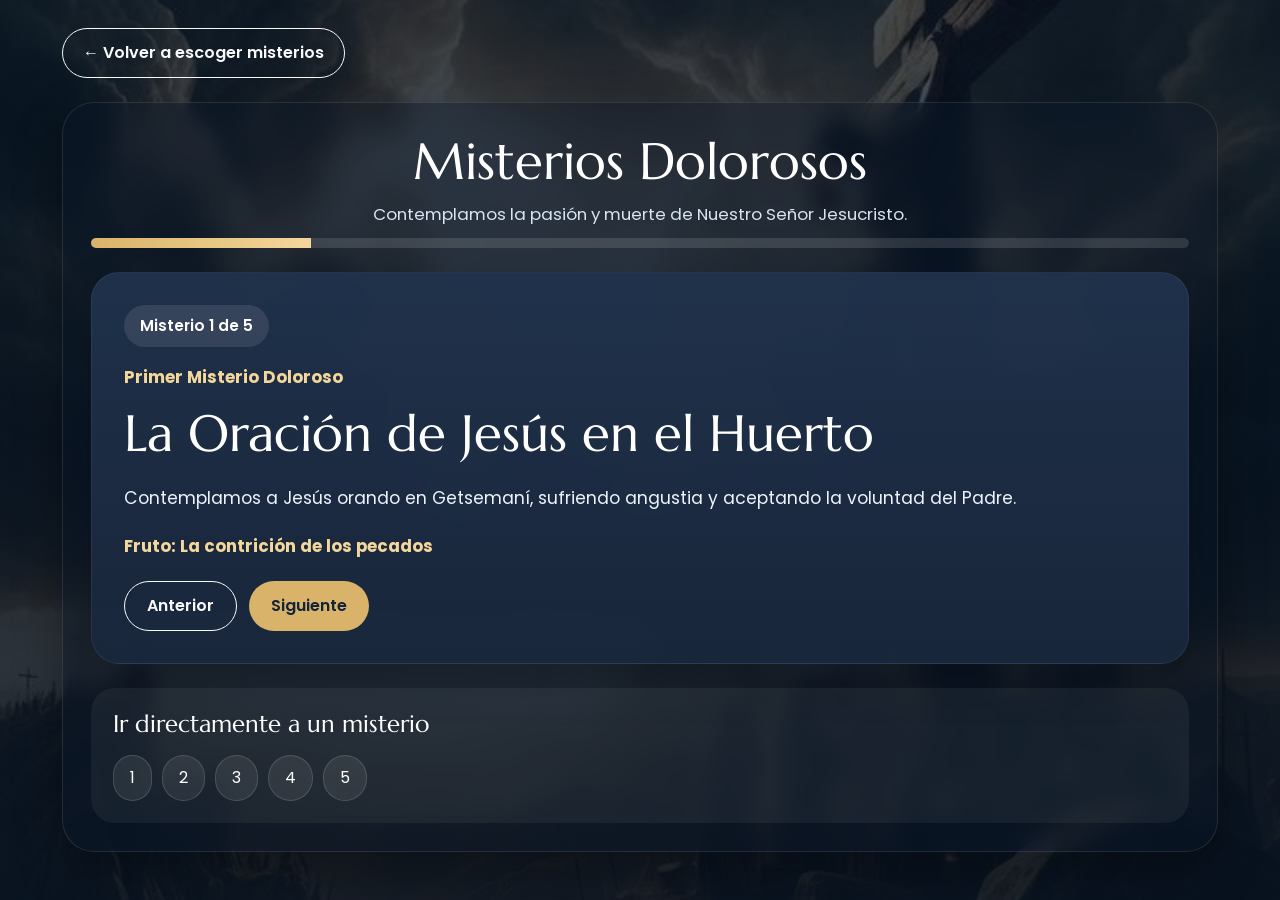
==== pages/dolorosos.html @ 21892469 "Add files via upload" ====
<!DOCTYPE html>
<html lang="es">
<head>
  <meta charset="UTF-8">
  <meta name="viewport" content="width=device-width, initial-scale=1.0">
  <title>Misterios Dolorosos</title>

  <link rel="preconnect" href="https://fonts.googleapis.com">
  <link rel="preconnect" href="https://fonts.gstatic.com" crossorigin>
  <link href="https://fonts.googleapis.com/css2?family=Marcellus&family=Poppins:wght@300;400;500;600;700;800&display=swap" rel="stylesheet">

  <link href="https://cdn.jsdelivr.net/npm/bootstrap@5.3.3/dist/css/bootstrap.min.css" rel="stylesheet">
  <link rel="stylesheet" href="../css/styles.css">
</head>
<body class="page-mystery" style="--mystery-bg: url('../img/fondo-dolorosos.jpg');">

  <div class="container mystery-shell">
    <div class="top-actions mb-4">
      <a href="oraciones.html" class="btn btn-outline-light back-link">← Volver a escoger misterios</a>
    </div>

    <section class="hero-panel">
      <div class="hero-head">
        <h1 class="hero-title" id="tituloGeneral">Misterios Dolorosos</h1>
        <p class="hero-subtitle" id="subtituloGeneral"></p>
      </div>

      <div class="progress-wrap">
        <div class="progress">
          <div class="progress-bar" id="barraProgreso" role="progressbar" style="width: 20%;" aria-valuemin="0" aria-valuemax="100" aria-valuenow="20"></div>
        </div>
      </div>

      <div class="mystery-display fade-in" id="mysteryDisplay">
        <div class="badge-counter" id="contadorMisterio">Misterio 1 de 5</div>
        <div class="mystery-number" id="numeroMisterio"></div>
        <h2 class="mystery-title-main" id="tituloMisterio"></h2>
        <p class="mystery-description" id="descripcionMisterio"></p>
        <p class="mystery-fruit" id="frutoMisterio"></p>

        <div class="control-buttons">
          <button class="btn btn-outline-light" onclick="anteriorMisterio()">Anterior</button>
          <button class="btn btn-gold" onclick="siguienteMisterio()">Siguiente</button>
        </div>
      </div>

      <div class="quick-list">
        <h4>Ir directamente a un misterio</h4>
        <div class="quick-buttons" id="quickButtons"></div>
      </div>
    </section>
  </div>

  <script src="../js/main.js"></script>
  <script>
    iniciarPaginaMisterios("dolorosos");
  </script>
</body>
</html>
---- css/styles.css ----
:root{
  --gold: #d9b36a;
  --gold-soft: #f4d79a;
  --navy-1: #081321;
  --navy-2: #10243d;
  --navy-3: #1d3557;
  --white: #ffffff;
  --soft-white: #edf3fb;
  --text-soft: #d9e4f2;
  --shadow: 0 20px 50px rgba(0,0,0,.32);
  --radius-xl: 32px;
  --radius-lg: 24px;
}

*{
  box-sizing: border-box;
}

html{
  scroll-behavior: smooth;
}

body{
  margin: 0;
  font-family: "Poppins", sans-serif;
  color: var(--white);
  background-color: var(--navy-1);
}

.page-home{
  min-height: 100vh;
  background:
    linear-gradient(rgba(8, 19, 33, 0.72), rgba(8, 19, 33, 0.86)),
    url("../img/fondo-principal.jpg");
  background-position: center;
  background-size: cover;
  background-attachment: fixed;
}

.home-wrapper{
  min-height: 100vh;
  display: flex;
  align-items: center;
  padding: 40px 0;
}

.welcome-box{
  background: rgba(10, 23, 40, .42);
  border: 1px solid rgba(255,255,255,.10);
  backdrop-filter: blur(10px);
  border-radius: var(--radius-xl);
  padding: 38px 28px;
  box-shadow: var(--shadow);
}

.small-label{
  color: var(--gold-soft);
  text-transform: uppercase;
  letter-spacing: 5px;
  font-size: 2rem;
  font-weight: 800;
  margin-bottom: 12px;
}

.main-title{
  font-family: "Marcellus", serif;
  font-size: clamp(2.3rem, 5vw, 5rem);
  line-height: 1.08;
  margin-bottom: 14px;
}

.main-subtitle{
  color: var(--text-soft);
  font-size: clamp(1rem, 2vw, 1.35rem);
  margin-bottom: 0;
}

.quote-box{
  max-width: 1050px;
  margin: 28px auto 30px auto;
  background: rgba(255,255,255,.07);
  border-left: 5px solid var(--gold);
  border-radius: 18px;
  padding: 24px 24px 18px;
  box-shadow: 0 10px 30px rgba(0,0,0,.20);
}

.quote-text{
  margin: 0;
  font-size: 1.05rem;
  line-height: 1.95;
  color: var(--soft-white);
  font-style: italic;
}

.quote-author{
  margin: 14px 0 0 0;
  text-align: right;
  color: var(--gold-soft);
  font-weight: 700;
  font-style: italic;
}

.btn-gold{
  background: var(--gold);
  color: #13243a;
  border: none;
  font-weight: 700;
}

.btn-gold:hover{
  background: #e5c482;
  color: #102136;
}

.page-prayers{
  min-height: 100vh;
  background:
    linear-gradient(rgba(8, 19, 33, 0.76), rgba(8, 19, 33, 0.90)),
    url("../img/fondo-principal.jpg");
  background-position: center;
  background-size: cover;
  background-attachment: fixed;
}

.prayers-wrapper{
  min-height: 100vh;
  padding: 32px 0 40px;
}

.prayer-shell{
  background: rgba(10, 23, 40, .42);
  border: 1px solid rgba(255,255,255,.10);
  backdrop-filter: blur(10px);
  border-radius: var(--radius-xl);
  padding: 28px;
  box-shadow: var(--shadow);
}

.top-actions{
  display: flex;
  align-items: center;
  justify-content: space-between;
  gap: 14px;
  flex-wrap: wrap;
}

.back-link{
  border-radius: 999px;
  padding: 12px 20px;
  font-weight: 600;
}

.hero-head{
  text-align: center;
}

.hero-title{
  font-family: "Marcellus", serif;
  font-size: clamp(2rem, 4vw, 4rem);
  margin-bottom: 10px;
}

.hero-title-sm{
  font-family: "Marcellus", serif;
  font-size: clamp(1.7rem, 3vw, 2.7rem);
  margin-bottom: 0;
}

.hero-subtitle{
  color: var(--text-soft);
  font-size: 1.05rem;
  margin-bottom: 0;
}

.prayer-card{
  background: linear-gradient(180deg, rgba(32, 50, 76, .96), rgba(25, 39, 60, .97));
  border-radius: 24px;
  padding: 24px;
  margin-bottom: 18px;
  border-left: 4px solid var(--gold);
  box-shadow: 0 12px 30px rgba(0,0,0,.22);
}

.prayer-title{
  font-family: "Marcellus", serif;
  font-size: 1.7rem;
  margin-bottom: 14px;
  color: var(--gold-soft);
}

.prayer-text{
  font-size: 1.05rem;
  line-height: 1.95;
  color: var(--soft-white);
  margin-bottom: 0;
}

.mystery-card{
  position: relative;
  display: block;
  min-height: 320px;
  border-radius: var(--radius-lg);
  overflow: hidden;
  text-decoration: none;
  box-shadow: var(--shadow);
  transition: transform .35s ease, box-shadow .35s ease;
  isolation: isolate;
}

.mystery-card:hover{
  transform: translateY(-8px) scale(1.01);
  box-shadow: 0 28px 50px rgba(0,0,0,.42);
}

.mystery-bg{
  position: absolute;
  inset: 0;
  background-position: center;
  background-size: cover;
  transition: transform .55s ease;
}

.mystery-card:hover .mystery-bg{
  transform: scale(1.08);
}

.mystery-overlay{
  position: absolute;
  inset: 0;
  background:
    linear-gradient(to top, rgba(4,10,20,.92) 8%, rgba(6,13,25,.35) 55%, rgba(6,13,25,.18) 100%);
}

.mystery-content{
  position: absolute;
  left: 0;
  right: 0;
  bottom: 0;
  padding: 24px;
  z-index: 2;
}

.mystery-tag{
  display: inline-block;
  margin-bottom: 10px;
  color: var(--gold-soft);
  font-size: .85rem;
  font-weight: 700;
  letter-spacing: .5px;
}

.mystery-content h3{
  font-family: "Marcellus", serif;
  font-size: 1.8rem;
  margin-bottom: 10px;
  color: var(--white);
}

.mystery-content p{
  margin: 0;
  color: var(--soft-white);
  font-size: .96rem;
  line-height: 1.7;
}

/* páginas de misterios */
.page-mystery{
  min-height: 100vh;
  background:
    linear-gradient(rgba(8, 19, 33, 0.72), rgba(8, 19, 33, 0.88)),
    var(--mystery-bg);
  background-position: center;
  background-size: cover;
  background-attachment: fixed;
  padding: 28px 0 40px;
}

.mystery-shell{
  max-width: 1180px;
  margin: 0 auto;
}

.hero-panel{
  background: rgba(10, 23, 40, .42);
  border: 1px solid rgba(255,255,255,.10);
  backdrop-filter: blur(10px);
  border-radius: var(--radius-xl);
  padding: 28px;
  box-shadow: var(--shadow);
}

.progress-wrap{
  margin: 10px 0 24px;
}

.progress{
  height: 10px;
  border-radius: 999px;
  background: rgba(255,255,255,.12);
}

.progress-bar{
  background: linear-gradient(90deg, var(--gold), var(--gold-soft));
}

.mystery-display{
  background: linear-gradient(180deg, rgba(32, 50, 76, .96), rgba(25, 39, 60, .97));
  border-radius: 28px;
  padding: 32px;
  box-shadow: 0 18px 40px rgba(0,0,0,.25);
  border: 1px solid rgba(255,255,255,.06);
}

.badge-counter{
  display: inline-block;
  margin-bottom: 18px;
  padding: 10px 16px;
  border-radius: 999px;
  background: rgba(255,255,255,.10);
  color: var(--white);
  font-weight: 600;
  font-size: .95rem;
}

.mystery-number{
  color: var(--gold-soft);
  font-weight: 700;
  font-size: 1.05rem;
  margin-bottom: 14px;
}

.mystery-title-main{
  font-family: "Marcellus", serif;
  font-size: clamp(2rem, 4vw, 3.8rem);
  line-height: 1.12;
  margin-bottom: 20px;
}

.mystery-description{
  font-size: 1.08rem;
  line-height: 1.95;
  color: var(--soft-white);
  margin-bottom: 18px;
}

.mystery-fruit{
  font-size: 1.05rem;
  font-weight: 700;
  color: var(--gold-soft);
  margin-bottom: 0;
}

.control-buttons{
  margin-top: 22px;
  display: flex;
  flex-wrap: wrap;
  gap: 12px;
}

.control-buttons .btn{
  border-radius: 999px;
  padding: 12px 22px;
  font-weight: 600;
}

.quick-list{
  margin-top: 24px;
  background: rgba(255,255,255,.05);
  border-radius: 24px;
  padding: 22px;
}

.quick-list h4{
  font-family: "Marcellus", serif;
  margin-bottom: 16px;
}

.quick-buttons{
  display: flex;
  flex-wrap: wrap;
  gap: 10px;
}

.quick-buttons button{
  border: 1px solid rgba(255,255,255,.14);
  background: rgba(255,255,255,.08);
  color: var(--white);
  border-radius: 999px;
  padding: 10px 16px;
  transition: .25s ease;
}

.quick-buttons button:hover{
  background: rgba(255,255,255,.16);
}

.fade-in{
  animation: fadeInMove .45s ease;
}

@keyframes fadeInMove{
  from{
    opacity: 0;
    transform: translateY(12px);
  }
  to{
    opacity: 1;
    transform: translateY(0);
  }
}

/* oración final */
.final-image-wrap{
  margin-top: 28px;
  text-align: center;
}

.final-image{
  max-width: 320px;
  width: 100%;
  border-radius: 24px;
  box-shadow: 0 16px 40px rgba(0,0,0,.35);
  border: 3px solid rgba(255,255,255,.12);
}

@media (max-width: 991px){
  .mystery-card{
    min-height: 290px;
  }
}

@media (max-width: 768px){
  .welcome-box,
  .prayer-shell,
  .hero-panel,
  .mystery-display,
  .quick-list,
  .prayer-card{
    padding: 20px;
  }

  .quote-box{
    padding: 20px 18px 16px;
  }

  .quote-text,
  .prayer-text,
  .mystery-description{
    font-size: .98rem;
    line-height: 1.8;
  }

  .mystery-content h3{
    font-size: 1.55rem;
  }

  .control-buttons .btn,
  .quick-buttons button{
    width: 100%;
  }

  .small-label{
    font-size: 1.45rem;
    letter-spacing: 3px;
  }
}
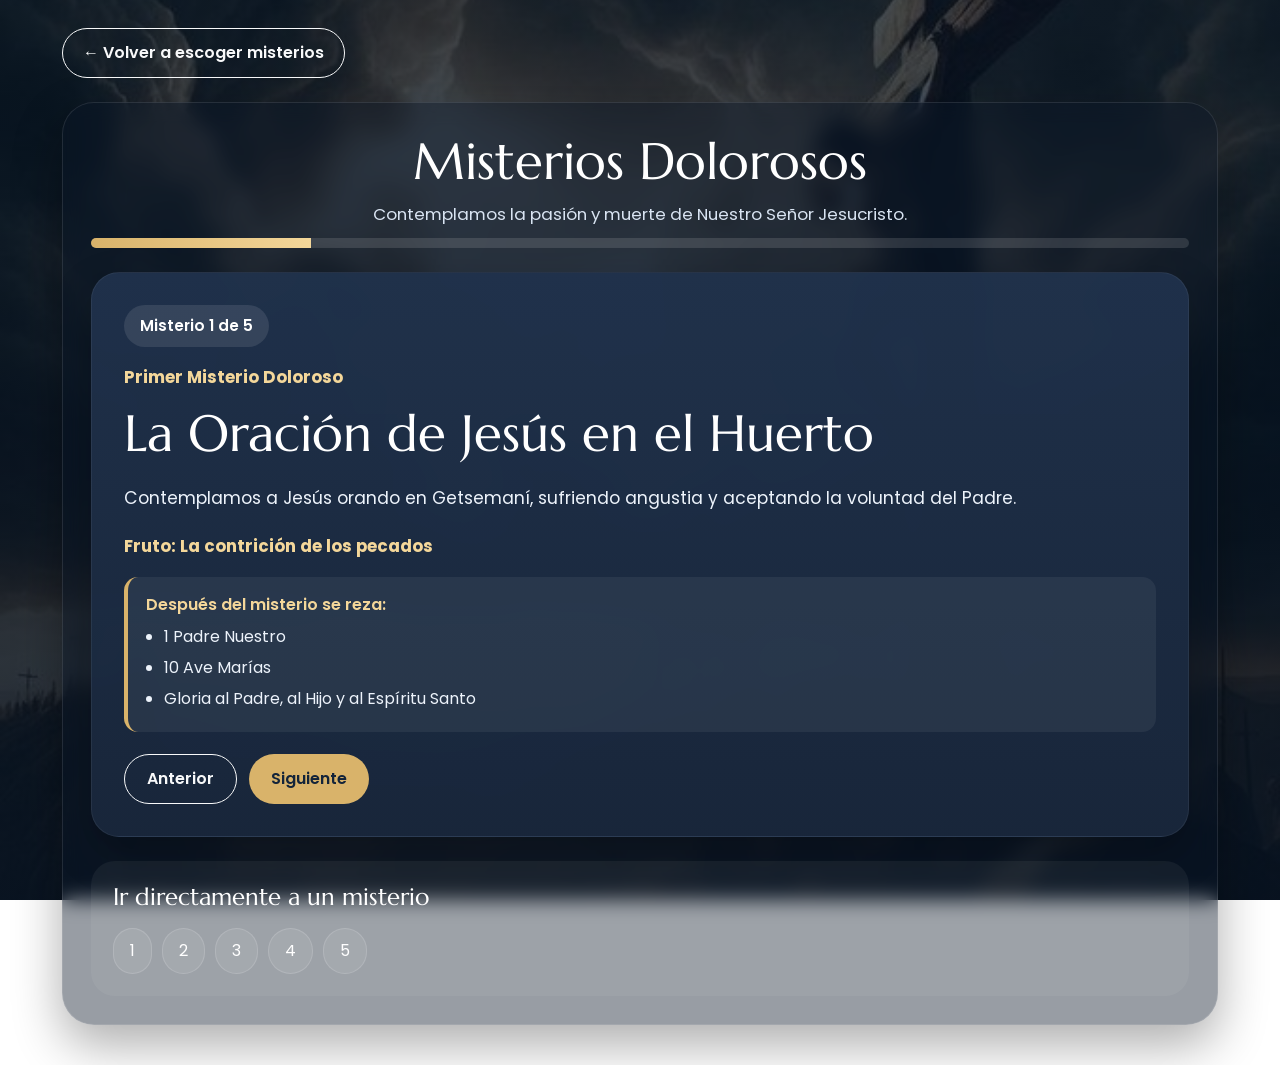
==== commit 3940ebca: "Add files via upload" ====
--- a/pages/dolorosos.html
+++ b/pages/dolorosos.html
@@ -38,6 +38,15 @@
         <p class="mystery-description" id="descripcionMisterio"></p>
         <p class="mystery-fruit" id="frutoMisterio"></p>
 
+        <div class="rosary-prayers">
+          <p class="rosary-step">Después del misterio se reza:</p>
+          <ul class="rosary-list">
+            <li>1 Padre Nuestro</li>
+            <li>10 Ave Marías</li>
+            <li>Gloria al Padre, al Hijo y al Espíritu Santo</li>
+          </ul>
+        </div>
+
         <div class="control-buttons">
           <button class="btn btn-outline-light" onclick="anteriorMisterio()">Anterior</button>
           <button class="btn btn-gold" onclick="siguienteMisterio()">Siguiente</button>
--- a/css/styles.css
+++ b/css/styles.css
@@ -464,4 +464,31 @@
     font-size: 1.45rem;
     letter-spacing: 3px;
   }
+}
+.rosary-prayers{
+margin-top:18px;
+padding:16px 18px;
+
+background:rgba(255,255,255,0.06);
+
+border-radius:14px;
+
+border-left:4px solid var(--gold);
+}
+
+.rosary-step{
+font-weight:600;
+margin-bottom:6px;
+color:var(--gold-soft);
+}
+
+.rosary-list{
+margin:0;
+padding-left:18px;
+color:var(--soft-white);
+line-height:1.7;
+}
+
+.rosary-list li{
+margin-bottom:4px;
 }
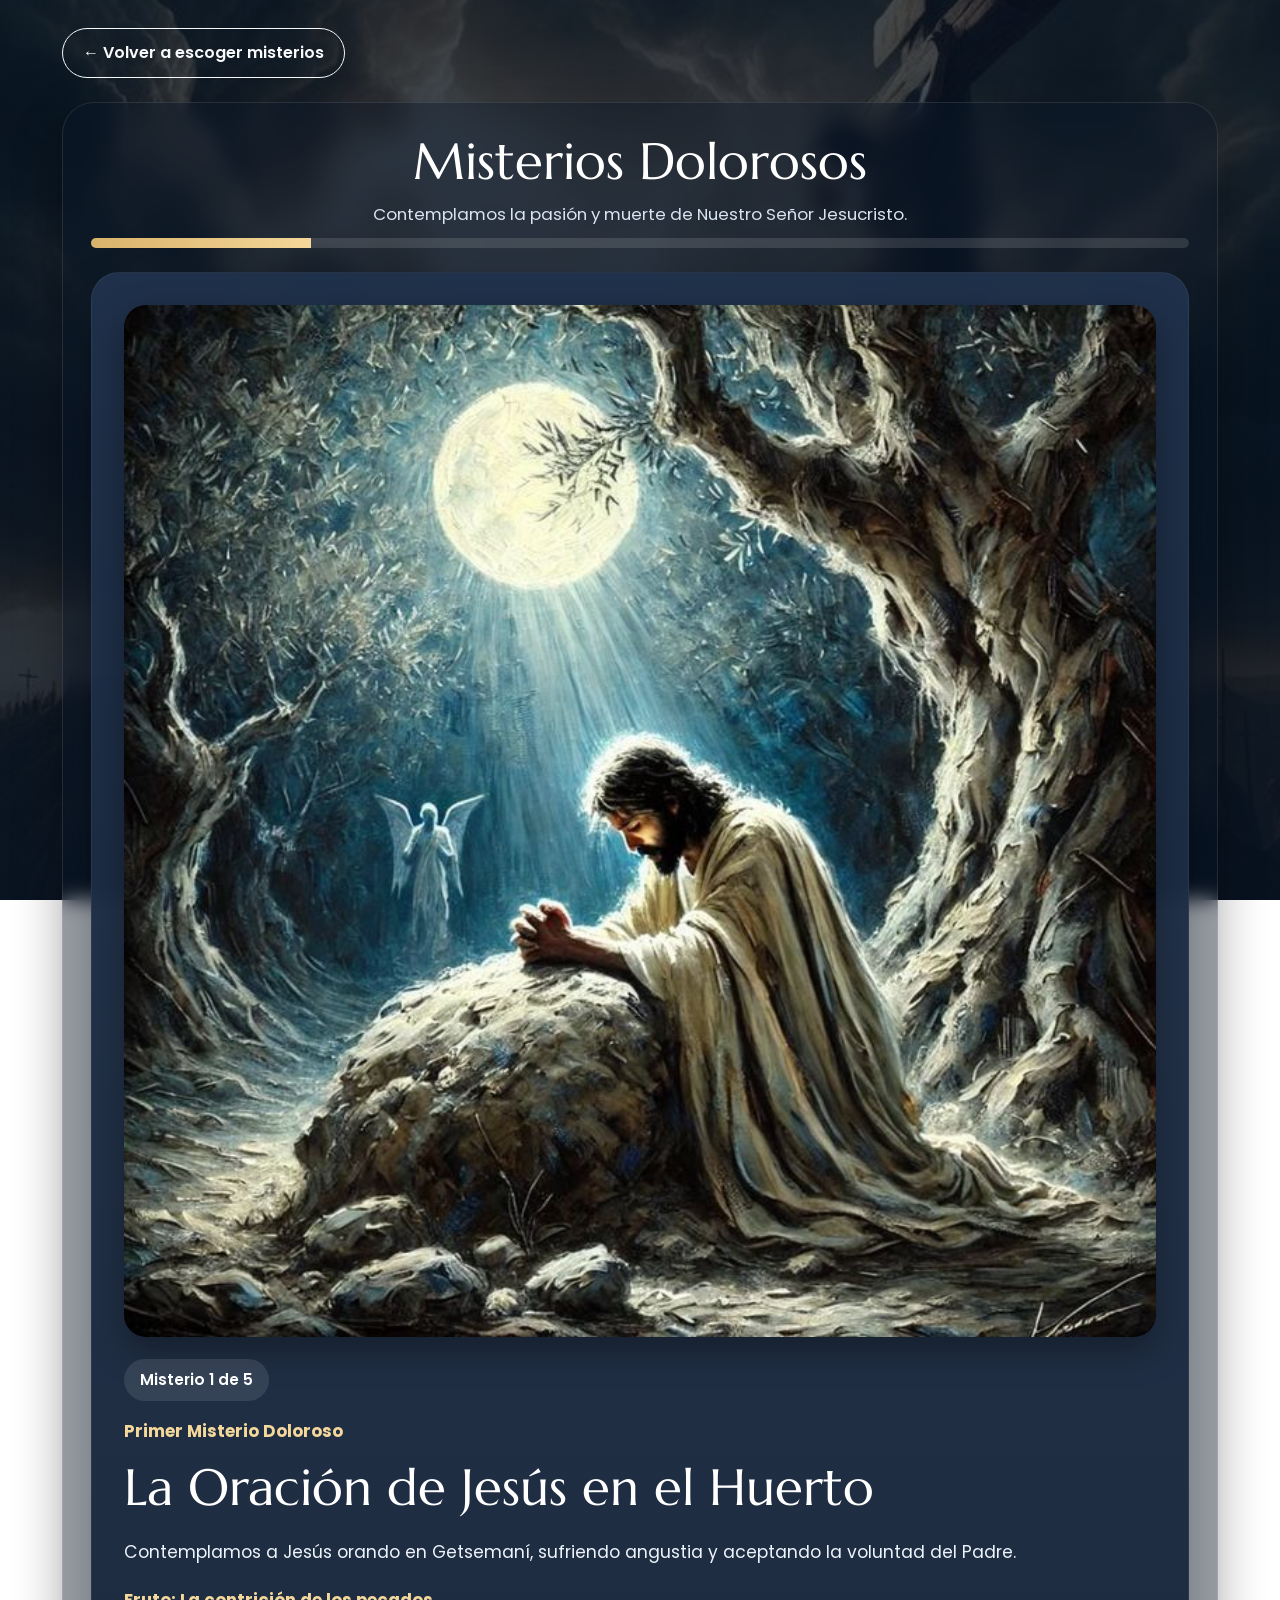
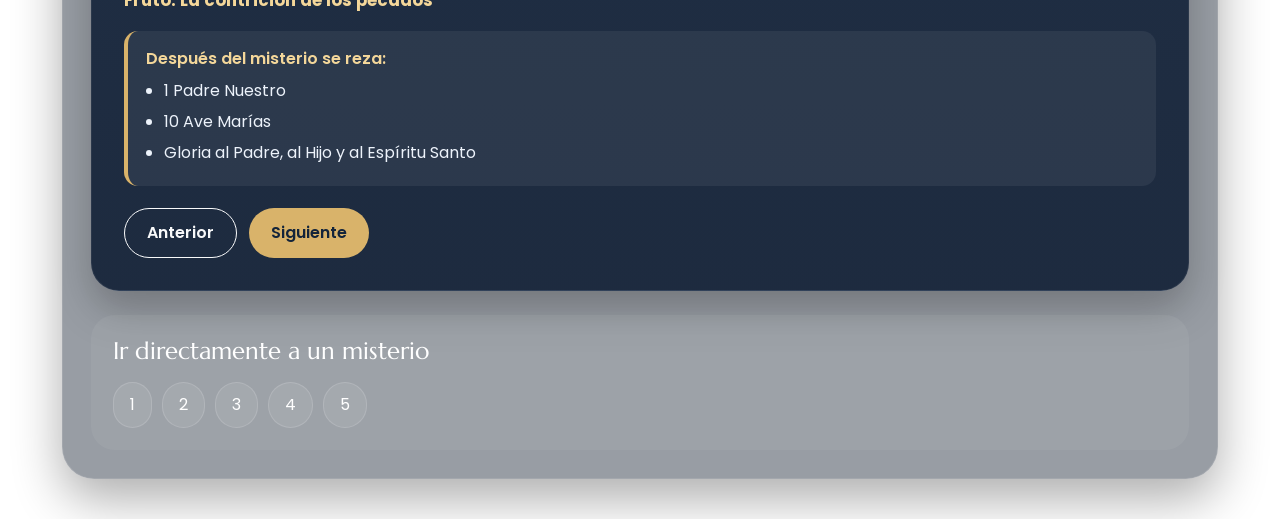
==== commit 86fe208b: "Add files via upload" ====
--- a/pages/dolorosos.html
+++ b/pages/dolorosos.html
@@ -32,6 +32,11 @@
       </div>
 
       <div class="mystery-display fade-in" id="mysteryDisplay">
+
+        <div class="mystery-image-wrap">
+          <img id="imagenMisterio" src="../img/doloroso-1.jpg" alt="Imagen del misterio doloroso" class="mystery-image">
+        </div>
+
         <div class="badge-counter" id="contadorMisterio">Misterio 1 de 5</div>
         <div class="mystery-number" id="numeroMisterio"></div>
         <h2 class="mystery-title-main" id="tituloMisterio"></h2>
--- a/css/styles.css
+++ b/css/styles.css
@@ -491,4 +491,36 @@
 
 .rosary-list li{
 margin-bottom:4px;
+}
+.mystery-day{
+  display: block;
+  font-size: 14px;
+  font-weight: 700;
+  letter-spacing: 1px;
+  color: #ffd27a;
+  margin-bottom: 4px;
+  text-transform: uppercase;
+  opacity: 0.95;
+}
+
+.mystery-tag{
+  display: inline-block;
+  margin-bottom: 10px;
+  color: var(--gold-soft);
+  font-size: .85rem;
+  font-weight: 700;
+  letter-spacing: .5px;
+}
+.mystery-image-wrap{
+  margin-bottom: 22px;
+  text-align: center;
+}
+
+.mystery-image{
+  width: 100%;
+  height: auto;
+
+  border-radius: 22px;
+
+  box-shadow: 0 14px 35px rgba(0,0,0,.35);
 }
